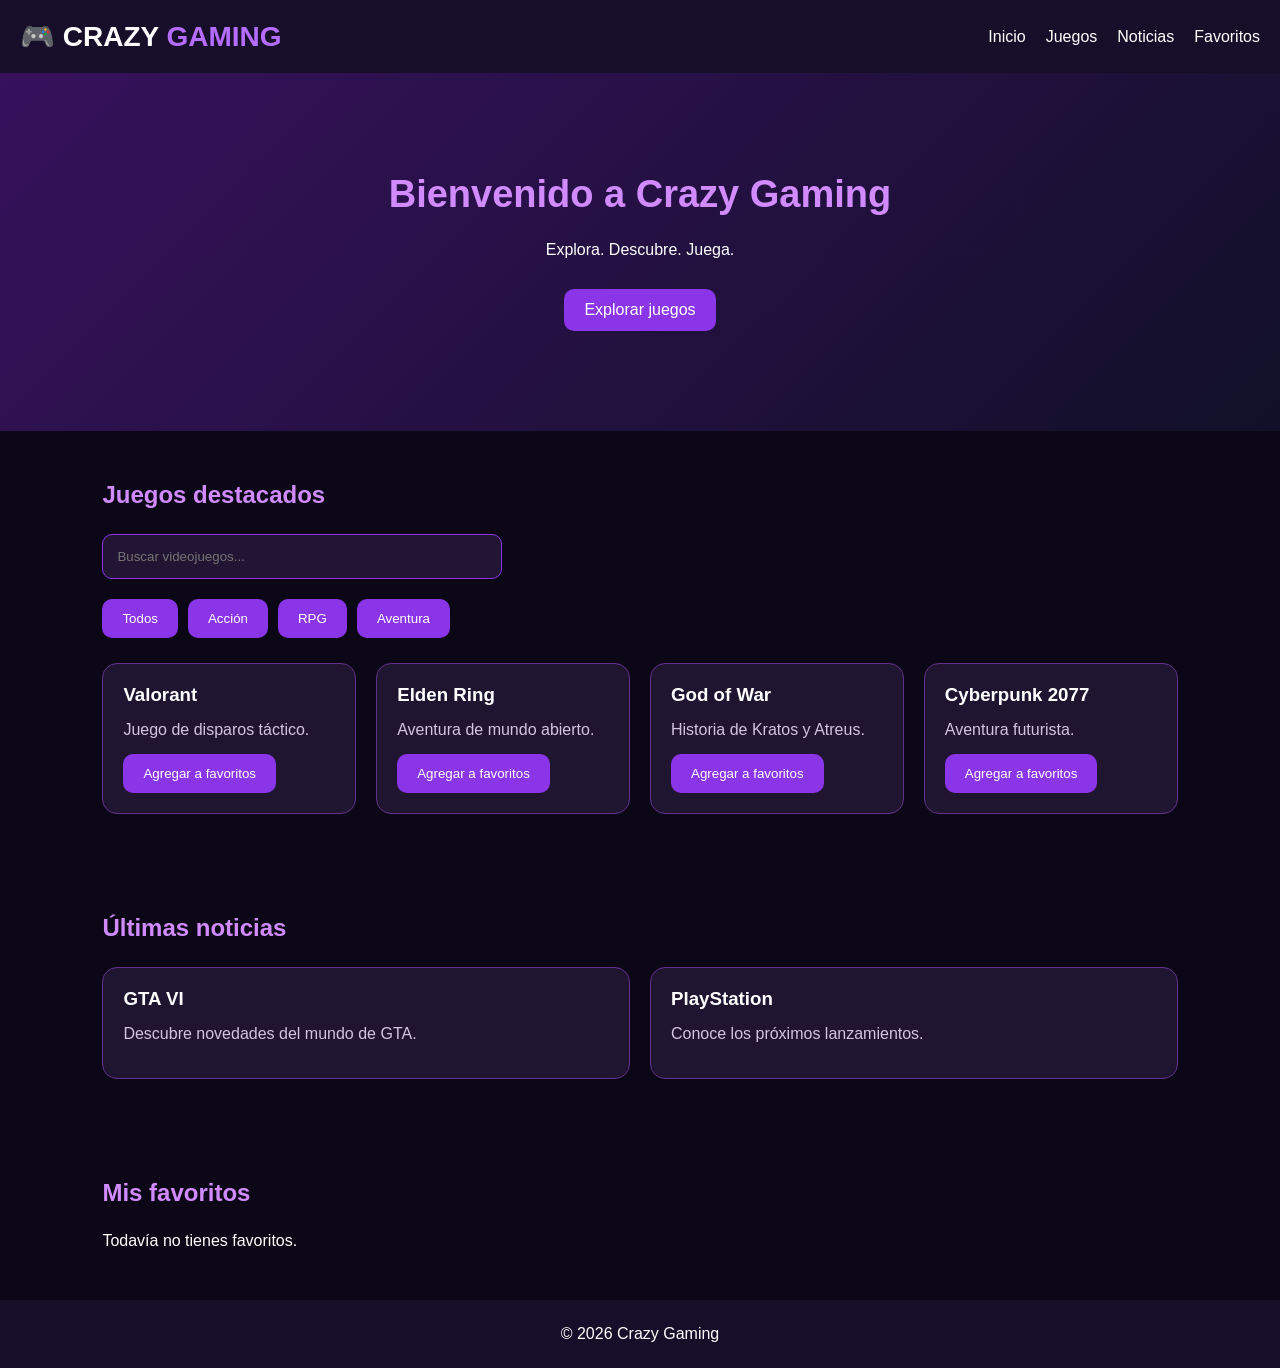
==== index.html @ c9640595 "Corregir estructura y archivos de Crazy Gaming" ====
<!DOCTYPE html>
<html lang="es">
<head>
    <meta charset="UTF-8">
    <meta name="viewport" content="width=device-width, initial-scale=1.0">
    <title>Crazy Gaming</title>
    <link rel="stylesheet" href="styles/styles.css">
</head>
<body>

    <header>
        <h1>🎮 CRAZY <span>GAMING</span></h1>

        <nav>
            <a href="#inicio">Inicio</a>
            <a href="#juegos">Juegos</a>
            <a href="#noticias">Noticias</a>
            <a href="#favoritos">Favoritos</a>
        </nav>
    </header>

    <main>
        <section id="inicio" class="hero">
            <h2>Bienvenido a Crazy Gaming</h2>
            <p>Explora. Descubre. Juega.</p>
            <a href="#juegos" class="boton">Explorar juegos</a>
        </section>

        <section id="juegos">
            <h2>Juegos destacados</h2>

            <input
                type="text"
                id="buscador"
                placeholder="Buscar videojuegos..."
            >

            <div class="filtros">
                <button onclick="filtrarJuegos('Todos')">Todos</button>
                <button onclick="filtrarJuegos('Acción')">Acción</button>
                <button onclick="filtrarJuegos('RPG')">RPG</button>
                <button onclick="filtrarJuegos('Aventura')">Aventura</button>
            </div>

            <div id="lista-juegos" class="contenedor"></div>
        </section>

        <section id="noticias">
            <h2>Últimas noticias</h2>

            <div class="contenedor">
                <article class="tarjeta">
                    <h3>GTA VI</h3>
                    <p>Descubre novedades del mundo de GTA.</p>
                </article>

                <article class="tarjeta">
                    <h3>PlayStation</h3>
                    <p>Conoce los próximos lanzamientos.</p>
                </article>
            </div>
        </section>

        <section id="favoritos">
            <h2>Mis favoritos</h2>
            <div id="lista-favoritos" class="contenedor"></div>
        </section>
    </main>

    <footer>
        <p>© 2026 Crazy Gaming</p>
    </footer>

    <script src="scripts/app.js"></script>
</body>
</html>
---- styles/styles.css ----
* {
    margin: 0;
    padding: 0;
    box-sizing: border-box;
}

body {
    font-family: Arial, sans-serif;
    background: #0b0717;
    color: white;
}

header {
    background: #170f29;
    padding: 20px;
    display: flex;
    justify-content: space-between;
    align-items: center;
    flex-wrap: wrap;
    gap: 20px;
}

h1 {
    font-size: 28px;
}

h1 span {
    color: #b56cff;
}

nav {
    display: flex;
    gap: 20px;
    flex-wrap: wrap;
}

nav a {
    color: white;
    text-decoration: none;
}

nav a:hover {
    color: #b56cff;
}

section {
    padding: 50px 8%;
}

h2 {
    margin-bottom: 25px;
    color: #d18bff;
}

.hero {
    text-align: center;
    padding: 100px 20px;
    background: linear-gradient(135deg, #37115c, #111028);
}

.hero h2 {
    font-size: 38px;
}

.hero p {
    margin-bottom: 30px;
}

.boton,
button {
    background: #8b35e8;
    color: white;
    border: none;
    border-radius: 10px;
    padding: 12px 20px;
    cursor: pointer;
    text-decoration: none;
    display: inline-block;
}

button:hover,
.boton:hover {
    background: #b56cff;
}

#buscador {
    padding: 14px;
    width: 100%;
    max-width: 400px;
    border-radius: 10px;
    border: 1px solid #8b35e8;
    background: #211533;
    color: white;
    margin-bottom: 20px;
}

.filtros {
    display: flex;
    flex-wrap: wrap;
    gap: 10px;
    margin-bottom: 25px;
}

.contenedor {
    display: grid;
    grid-template-columns: repeat(auto-fit, minmax(220px, 1fr));
    gap: 20px;
}

.tarjeta {
    background: #201531;
    padding: 20px;
    border-radius: 15px;
    border: 1px solid #61318d;
}

.tarjeta h3 {
    margin-bottom: 15px;
}

.tarjeta p {
    margin-bottom: 15px;
    color: #d3c4e3;
}

footer {
    background: #170f29;
    text-align: center;
    padding: 25px;
}

@media (max-width: 600px) {
    header {
        justify-content: center;
        text-align: center;
    }

    nav {
        justify-content: center;
    }

    .hero h2 {
        font-size: 28px;
    }

    section {
        padding: 35px 5%;
    }
}
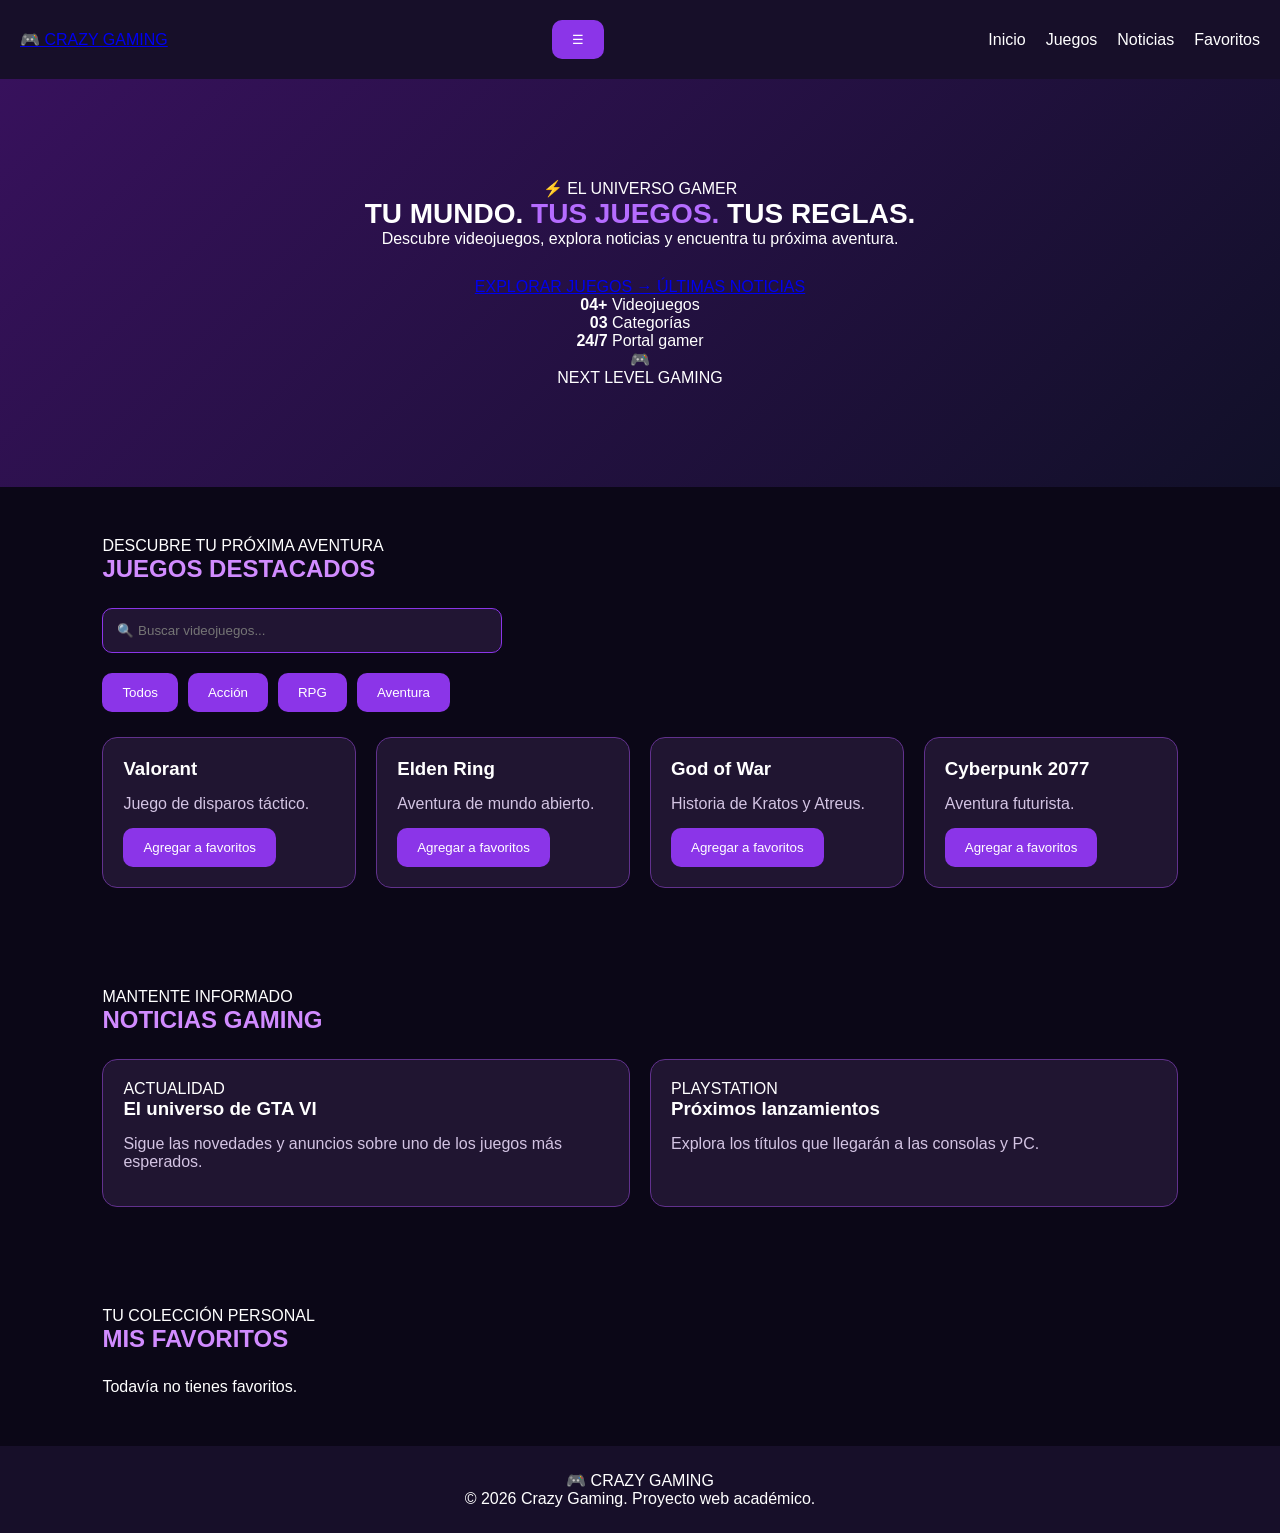
==== commit 29f08816: "Mejorar inicio y navegacion gaming" ====
--- a/index.html
+++ b/index.html
@@ -4,16 +4,27 @@
 <head>
     <meta charset="UTF-8">
     <meta name="viewport" content="width=device-width, initial-scale=1.0">
-    <title>Crazy Gaming</title>
+    <meta name="theme-color" content="#090713">
+    <title>CRAZY GAMING | Portal Gamer</title>
     <link rel="stylesheet" href="styles/styles.css">
 </head>
 <body>
 
-    <header>
-        <h1>🎮 CRAZY <span>GAMING</span></h1>
+    <header class="header">
+        <a href="#inicio" class="logo">
+            <span class="logo-icon">🎮</span>
+            CRAZY <span>GAMING</span>
+        </a>
 
-        <nav>
-            <a href="#inicio">Inicio</a>
+        <button class="menu-toggle"
+                id="menu-toggle"
+                aria-label="Abrir menú"
+                aria-expanded="false">
+            ☰
+        </button>
+
+        <nav id="menu" class="menu">
+            <a href="#inicio" class="activo">Inicio</a>
             <a href="#juegos">Juegos</a>
             <a href="#noticias">Noticias</a>
             <a href="#favoritos">Favoritos</a>
@@ -21,19 +32,70 @@
     </header>
 
     <main>
+        <!-- INICIO -->
         <section id="inicio" class="hero">
-            <h2>Bienvenido a Crazy Gaming</h2>
-            <p>Explora. Descubre. Juega.</p>
-            <a href="#juegos" class="boton">Explorar juegos</a>
+            <div class="hero-content">
+                <span class="etiqueta">⚡ EL UNIVERSO GAMER</span>
+
+                <h1>
+                    TU MUNDO.
+                    <span>TUS JUEGOS.</span>
+                    TUS REGLAS.
+                </h1>
+
+                <p>
+                    Descubre videojuegos, explora noticias
+                    y encuentra tu próxima aventura.
+                </p>
+
+                <div class="hero-botones">
+                    <a href="#juegos" class="btn-principal">
+                        EXPLORAR JUEGOS →
+                    </a>
+
+                    <a href="#noticias" class="btn-secundario">
+                        ÚLTIMAS NOTICIAS
+                    </a>
+                </div>
+
+                <div class="hero-stats">
+                    <div>
+                        <strong>04+</strong>
+                        <span>Videojuegos</span>
+                    </div>
+                    <div>
+                        <strong>03</strong>
+                        <span>Categorías</span>
+                    </div>
+                    <div>
+                        <strong>24/7</strong>
+                        <span>Portal gamer</span>
+                    </div>
+                </div>
+            </div>
+
+            <div class="hero-visual" aria-hidden="true">
+                <div class="visual-ring">
+                    <div class="visual-center">🎮</div>
+                </div>
+                <span class="visual-label">NEXT LEVEL GAMING</span>
+            </div>
         </section>
 
-        <section id="juegos">
-            <h2>Juegos destacados</h2>
+        <!-- JUEGOS -->
+        <section id="juegos" class="seccion">
+            <div class="section-heading">
+                <div>
+                    <span class="subtitulo">DESCUBRE TU PRÓXIMA AVENTURA</span>
+                    <h2>JUEGOS <span>DESTACADOS</span></h2>
+                </div>
+            </div>
 
             <input
-                type="text"
+                type="search"
                 id="buscador"
-                placeholder="Buscar videojuegos..."
+                placeholder="🔍 Buscar videojuegos..."
+                aria-label="Buscar videojuegos"
             >
 
             <div class="filtros">
@@ -46,30 +108,43 @@
             <div id="lista-juegos" class="contenedor"></div>
         </section>
 
-        <section id="noticias">
-            <h2>Últimas noticias</h2>
+        <!-- NOTICIAS -->
+        <section id="noticias" class="seccion">
+            <span class="subtitulo">MANTENTE INFORMADO</span>
+            <h2>NOTICIAS <span>GAMING</span></h2>
 
             <div class="contenedor">
-                <article class="tarjeta">
-                    <h3>GTA VI</h3>
-                    <p>Descubre novedades del mundo de GTA.</p>
+                <article class="tarjeta noticia">
+                    <span class="tag">ACTUALIDAD</span>
+                    <h3>El universo de GTA VI</h3>
+                    <p>
+                        Sigue las novedades y anuncios
+                        sobre uno de los juegos más esperados.
+                    </p>
                 </article>
 
-                <article class="tarjeta">
-                    <h3>PlayStation</h3>
-                    <p>Conoce los próximos lanzamientos.</p>
+                <article class="tarjeta noticia">
+                    <span class="tag">PLAYSTATION</span>
+                    <h3>Próximos lanzamientos</h3>
+                    <p>
+                        Explora los títulos que llegarán
+                        a las consolas y PC.
+                    </p>
                 </article>
             </div>
         </section>
 
-        <section id="favoritos">
-            <h2>Mis favoritos</h2>
+        <!-- FAVORITOS -->
+        <section id="favoritos" class="seccion">
+            <span class="subtitulo">TU COLECCIÓN PERSONAL</span>
+            <h2>MIS <span>FAVORITOS</span></h2>
             <div id="lista-favoritos" class="contenedor"></div>
         </section>
     </main>
 
     <footer>
-        <p>© 2026 Crazy Gaming</p>
+        <div class="logo">🎮 CRAZY <span>GAMING</span></div>
+        <p>© 2026 Crazy Gaming. Proyecto web académico.</p>
     </footer>
 
     <script src="scripts/app.js"></script>
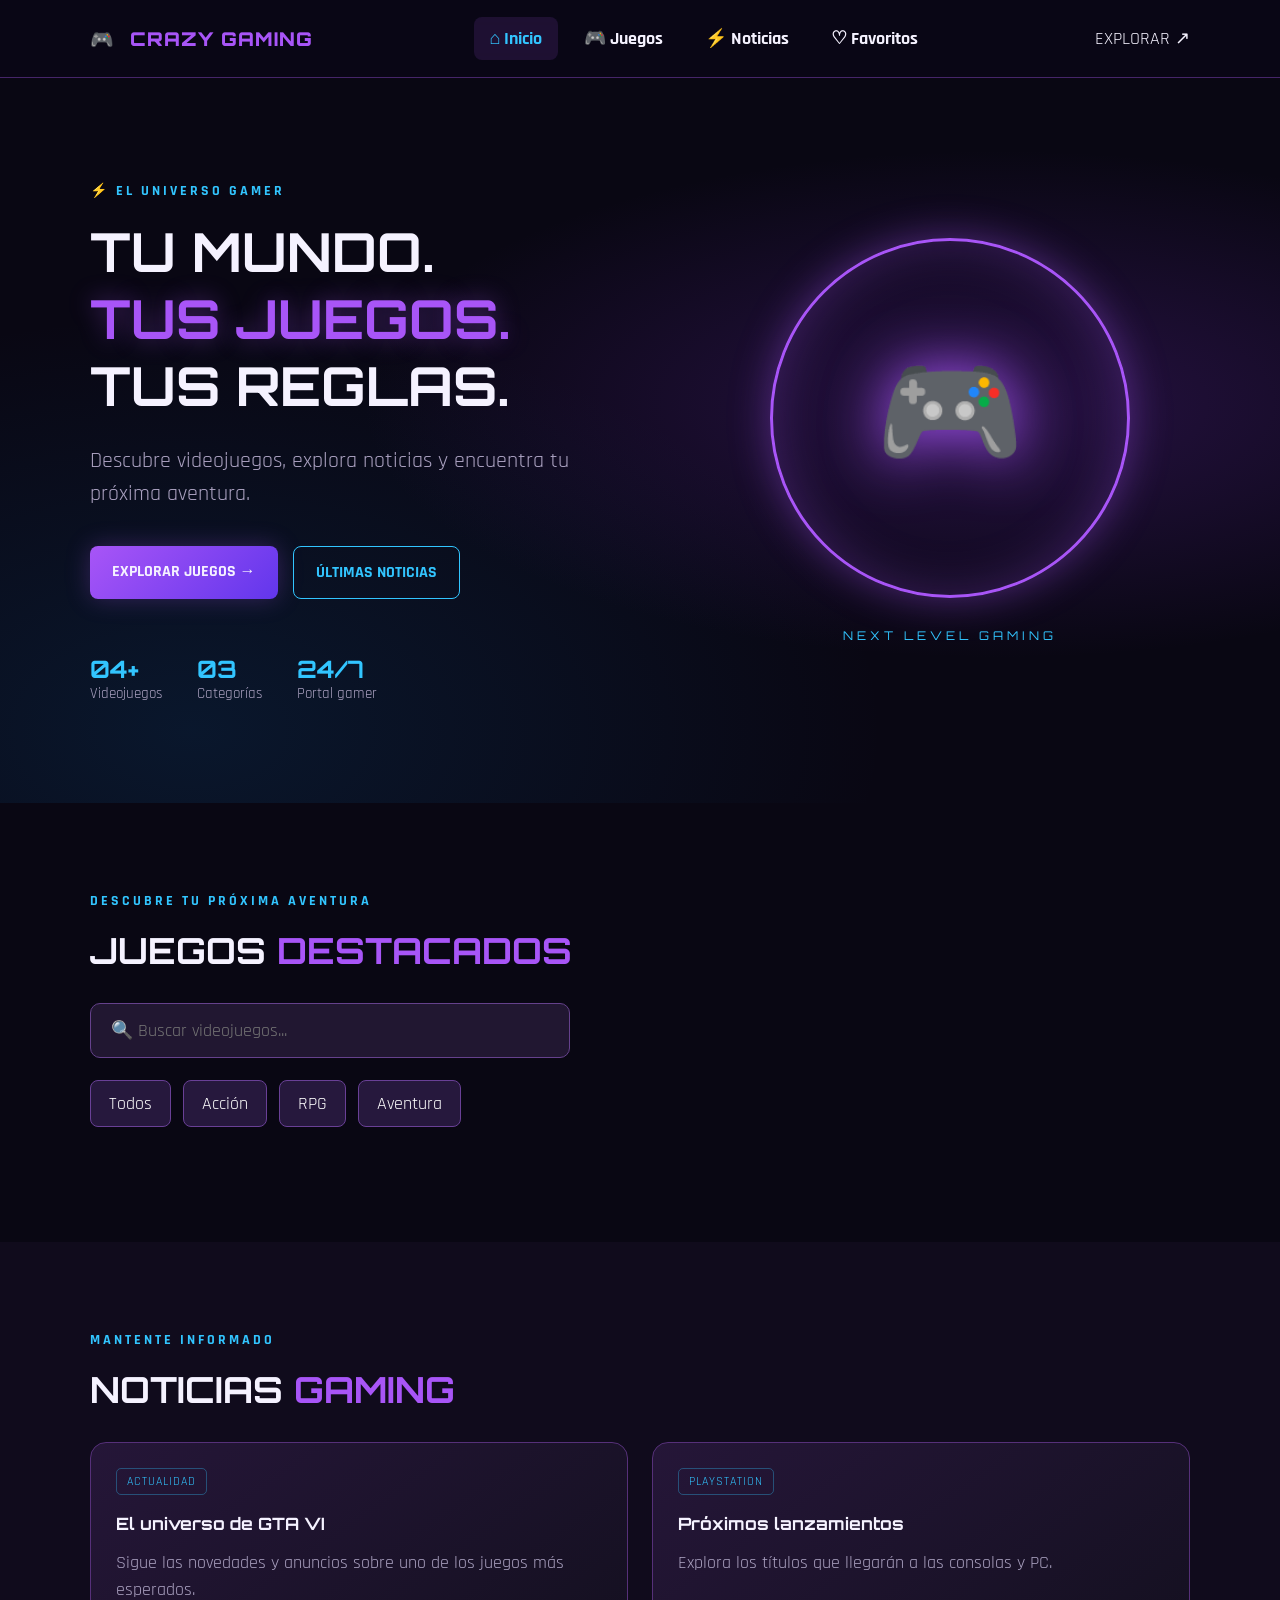
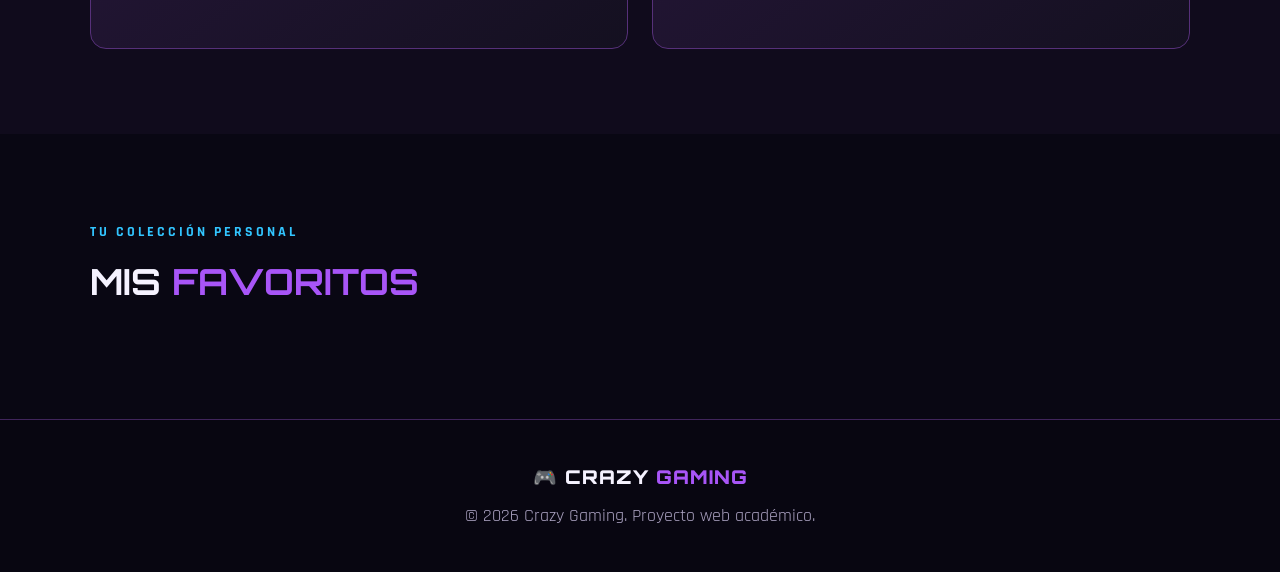
==== commit 4862cc29: "Actualizar estructura del encabezado gamer" ====
--- a/index.html
+++ b/index.html
@@ -7,29 +7,53 @@
     <meta name="theme-color" content="#090713">
     <title>CRAZY GAMING | Portal Gamer</title>
     <link rel="stylesheet" href="styles/styles.css">
+    <link rel="stylesheet" href="styles/header.css">
 </head>
 <body>
 
-    <header class="header">
-        <a href="#inicio" class="logo">
-            <span class="logo-icon">🎮</span>
+<header class="header" id="header">
+    <a href="#inicio" class="logo" aria-label="Crazy Gaming - Inicio">
+        <span class="logo-icon">🎮</span>
+        <span class="logo-texto">
             CRAZY <span>GAMING</span>
+        </span>
+    </a>
+
+    <nav class="menu" id="menu" aria-label="Navegación principal">
+        <a href="#inicio" class="activo">
+            <span>⌂</span> Inicio
+        </a>
+        <a href="#juegos">
+            <span>🎮</span> Juegos
+        </a>
+        <a href="#noticias">
+            <span>⚡</span> Noticias
+        </a>
+        <a href="#favoritos">
+            <span>♡</span> Favoritos
+        </a>
+    </nav>
+
+    <div class="header-acciones">
+        <a href="#juegos" class="header-explorar">
+            EXPLORAR <span>↗</span>
         </a>
 
-        <button class="menu-toggle"
-                id="menu-toggle"
-                aria-label="Abrir menú"
-                aria-expanded="false">
-            ☰
+        <button
+            type="button"
+            class="menu-toggle"
+            id="menu-toggle"
+            aria-label="Abrir menú"
+            aria-controls="menu"
+            aria-expanded="false"
+        >
+            <span class="hamburguesa"></span>
+            <span class="hamburguesa"></span>
+            <span class="hamburguesa"></span>
         </button>
+    </div>
+</header>
 
-        <nav id="menu" class="menu">
-            <a href="#inicio" class="activo">Inicio</a>
-            <a href="#juegos">Juegos</a>
-            <a href="#noticias">Noticias</a>
-            <a href="#favoritos">Favoritos</a>
-        </nav>
-    </header>
 
     <main>
         <!-- INICIO -->
--- a/styles/styles.css
+++ b/styles/styles.css
@@ -1,3 +1,14 @@
+
+@import url('https://fonts.googleapis.com/css2?family=Orbitron:wght@500;700;900&family=Rajdhani:wght@400;500;600;700&display=swap');
+
+:root {
+    --fondo: #090713;
+    --superficie: #171124;
+    --morado: #a855f7;
+    --azul: #32c5ff;
+    --texto: #f5f2ff;
+    --secundario: #aaa1c0;
+}
 
 * {
     margin: 0;
@@ -5,146 +16,418 @@
     box-sizing: border-box;
 }
 
+html {
+    scroll-behavior: smooth;
+    scroll-padding-top: 90px;
+}
+
 body {
-    font-family: Arial, sans-serif;
-    background: #0b0717;
-    color: white;
-}
-
-header {
-    background: #170f29;
-    padding: 20px;
+    background: var(--fondo);
+    color: var(--texto);
+    font-family: 'Rajdhani', Arial, sans-serif;
+    font-size: 18px;
+}
+
+button, input {
+    font: inherit;
+}
+
+a {
+    text-decoration: none;
+    color: inherit;
+}
+
+/* NAVEGACIÓN */
+
+.header {
+    position: sticky;
+    top: 0;
+    z-index: 100;
+    min-height: 78px;
+    padding: 16px 7%;
     display: flex;
     justify-content: space-between;
     align-items: center;
+    gap: 24px;
+    background: rgba(10, 7, 22, .94);
+    border-bottom: 1px solid #452568;
+    backdrop-filter: blur(14px);
+}
+
+.logo {
+    font-family: 'Orbitron', sans-serif;
+    font-size: 19px;
+    font-weight: 900;
+    letter-spacing: 1px;
+}
+
+.logo span, h2 span {
+    color: var(--morado);
+}
+
+.logo-icon {
+    margin-right: 8px;
+}
+
+.menu {
+    display: flex;
+    align-items: center;
+    gap: 10px;
+}
+
+.menu a {
+    padding: 10px 16px;
+    border-radius: 8px;
+    font-weight: 700;
+    transition: .25s;
+}
+
+.menu a:hover,
+.menu a.activo {
+    color: var(--azul);
+    background: rgba(168, 85, 247, .13);
+}
+
+.menu-toggle {
+    display: none;
+    background: transparent;
+    color: white;
+    border: 1px solid var(--morado);
+    border-radius: 8px;
+    padding: 8px 14px;
+    cursor: pointer;
+}
+
+/* HERO */
+
+.hero {
+    min-height: 650px;
+    padding: 100px 7%;
+    display: grid;
+    grid-template-columns: 1.2fr 1fr;
+    align-items: center;
+    gap: 45px;
+    overflow: hidden;
+    background:
+        radial-gradient(ellipse at 78% 45%, #53218a66, transparent 45%),
+        radial-gradient(ellipse at 15% 90%, #0c5c9a30, transparent 45%),
+        #090713;
+}
+
+.etiqueta, .subtitulo {
+    display: inline-block;
+    color: var(--azul);
+    font-weight: 700;
+    letter-spacing: 3px;
+    font-size: 14px;
+    margin-bottom: 18px;
+}
+
+.hero h1 {
+    font-family: 'Orbitron', sans-serif;
+    font-size: clamp(32px, 4.2vw, 65px);
+    line-height: 1.25;
+    margin-bottom: 25px;
+}
+
+.hero h1 span {
+    display: block;
+    color: var(--morado);
+    text-shadow: 0 0 25px #a855f766;
+}
+
+.hero p {
+    color: var(--secundario);
+    max-width: 520px;
+    font-size: 22px;
+    line-height: 1.5;
+}
+
+.hero-botones {
+    display: flex;
+    gap: 15px;
     flex-wrap: wrap;
-    gap: 20px;
-}
-
-h1 {
-    font-size: 28px;
-}
-
-h1 span {
-    color: #b56cff;
-}
-
-nav {
-    display: flex;
-    gap: 20px;
+    margin-top: 35px;
+}
+
+.btn-principal, .btn-secundario {
+    padding: 15px 22px;
+    border-radius: 8px;
+    font-weight: 700;
+    font-size: 16px;
+    transition: .25s;
+}
+
+.btn-principal {
+    background: linear-gradient(135deg, #a855f7, #6236ec);
+    box-shadow: 0 0 24px #a855f744;
+}
+
+.btn-secundario {
+    border: 1px solid var(--azul);
+    color: var(--azul);
+}
+
+.btn-principal:hover, .btn-secundario:hover {
+    transform: translateY(-3px);
+    box-shadow: 0 0 26px #a855f777;
+}
+
+.hero-stats {
+    display: flex;
+    gap: 35px;
+    margin-top: 55px;
+}
+
+.hero-stats div {
+    display: flex;
+    flex-direction: column;
+}
+
+.hero-stats strong {
+    color: var(--azul);
+    font-family: 'Orbitron', sans-serif;
+    font-size: 24px;
+}
+
+.hero-stats span {
+    color: var(--secundario);
+    font-size: 15px;
+}
+
+/* ILUSTRACIÓN DECORATIVA */
+
+.hero-visual {
+    display: flex;
+    align-items: center;
+    justify-content: center;
+    flex-direction: column;
+}
+
+.visual-ring {
+    width: min(360px, 100%);
+    aspect-ratio: 1;
+    border: 3px solid var(--morado);
+    border-radius: 50%;
+    display: grid;
+    place-items: center;
+    box-shadow:
+        0 0 40px #a855f766,
+        inset 0 0 50px #a855f744;
+    animation: flotar 5s ease-in-out infinite;
+}
+
+.visual-center {
+    font-size: 120px;
+    filter: drop-shadow(0 0 30px #a855f7);
+}
+
+.visual-label {
+    margin-top: 30px;
+    color: var(--azul);
+    letter-spacing: 4px;
+    font-family: 'Orbitron', sans-serif;
+    font-size: 12px;
+}
+
+@keyframes flotar {
+    0%, 100% { transform: translateY(0); }
+    50% { transform: translateY(-15px); }
+}
+
+/* SECCIONES */
+
+.seccion {
+    padding: 85px 7%;
+}
+
+.seccion:nth-of-type(odd) {
+    background: #100b1c;
+}
+
+h2 {
+    font-family: 'Orbitron', sans-serif;
+    font-size: clamp(23px, 3vw, 36px);
+    margin-bottom: 30px;
+}
+
+#buscador {
+    width: 100%;
+    max-width: 480px;
+    padding: 15px 20px;
+    margin-bottom: 22px;
+    color: white;
+    background: #211731;
+    border: 1px solid #65418c;
+    border-radius: 10px;
+    outline: none;
+}
+
+#buscador:focus {
+    border-color: var(--azul);
+    box-shadow: 0 0 12px #32c5ff44;
+}
+
+.filtros {
+    display: flex;
     flex-wrap: wrap;
-}
-
-nav a {
+    gap: 12px;
+    margin-bottom: 30px;
+}
+
+.filtros button,
+.tarjeta button {
+    border: 1px solid #694096;
+    background: #26183d;
     color: white;
-    text-decoration: none;
-}
-
-nav a:hover {
-    color: #b56cff;
-}
-
-section {
-    padding: 50px 8%;
-}
-
-h2 {
-    margin-bottom: 25px;
-    color: #d18bff;
-}
-
-.hero {
-    text-align: center;
-    padding: 100px 20px;
-    background: linear-gradient(135deg, #37115c, #111028);
-}
-
-.hero h2 {
-    font-size: 38px;
-}
-
-.hero p {
-    margin-bottom: 30px;
-}
-
-.boton,
-button {
-    background: #8b35e8;
-    color: white;
-    border: none;
-    border-radius: 10px;
-    padding: 12px 20px;
+    border-radius: 8px;
+    padding: 11px 18px;
     cursor: pointer;
-    text-decoration: none;
-    display: inline-block;
-}
-
-button:hover,
-.boton:hover {
-    background: #b56cff;
-}
-
-#buscador {
-    padding: 14px;
-    width: 100%;
-    max-width: 400px;
-    border-radius: 10px;
-    border: 1px solid #8b35e8;
-    background: #211533;
-    color: white;
-    margin-bottom: 20px;
-}
-
-.filtros {
-    display: flex;
-    flex-wrap: wrap;
-    gap: 10px;
-    margin-bottom: 25px;
+    transition: .25s;
+}
+
+.filtros button:hover,
+.tarjeta button:hover {
+    background: var(--morado);
+    box-shadow: 0 0 18px #a855f755;
 }
 
 .contenedor {
     display: grid;
-    grid-template-columns: repeat(auto-fit, minmax(220px, 1fr));
-    gap: 20px;
+    grid-template-columns: repeat(auto-fit, minmax(230px, 1fr));
+    gap: 24px;
 }
 
 .tarjeta {
-    background: #201531;
-    padding: 20px;
-    border-radius: 15px;
-    border: 1px solid #61318d;
+    background: linear-gradient(145deg, #251638, #141020);
+    border: 1px solid #563079;
+    border-radius: 16px;
+    padding: 25px;
+    transition: .3s;
+}
+
+.tarjeta:hover {
+    transform: translateY(-6px);
+    border-color: var(--morado);
+    box-shadow: 0 12px 35px #a855f72a;
 }
 
 .tarjeta h3 {
+    font-family: 'Orbitron', sans-serif;
+    font-size: 17px;
     margin-bottom: 15px;
 }
 
 .tarjeta p {
-    margin-bottom: 15px;
-    color: #d3c4e3;
+    color: var(--secundario);
+    line-height: 1.5;
+    margin-bottom: 20px;
+}
+
+.tag {
+    display: inline-block;
+    color: var(--azul);
+    border: 1px solid #32c5ff55;
+    padding: 5px 10px;
+    border-radius: 5px;
+    font-size: 12px;
+    letter-spacing: 1px;
+    margin-bottom: 18px;
 }
 
 footer {
-    background: #170f29;
     text-align: center;
-    padding: 25px;
-}
-
-@media (max-width: 600px) {
-    header {
+    padding: 45px 20px;
+    border-top: 1px solid #40255b;
+    background: #080611;
+}
+
+footer p {
+    color: var(--secundario);
+    margin-top: 15px;
+}
+
+/* CELULAR Y TABLET */
+
+@media (max-width: 850px) {
+    .menu-toggle {
+        display: block;
+    }
+
+    .menu {
+        display: none;
+        position: absolute;
+        top: 100%;
+        left: 0;
+        right: 0;
+        background: #150d25;
+        padding: 20px;
+        flex-direction: column;
+        border-bottom: 1px solid var(--morado);
+    }
+
+    .menu.abierto {
+        display: flex;
+    }
+
+    .menu a {
+        width: 100%;
+        text-align: center;
+    }
+
+    .hero {
+        grid-template-columns: 1fr;
+        text-align: center;
+        padding: 75px 6%;
+    }
+
+    .hero p {
+        margin-inline: auto;
+    }
+
+    .hero-botones, .hero-stats {
         justify-content: center;
-        text-align: center;
-    }
-
-    nav {
-        justify-content: center;
-    }
-
-    .hero h2 {
-        font-size: 28px;
-    }
-
-    section {
-        padding: 35px 5%;
-    }
-}
+    }
+
+    .visual-ring {
+        width: 220px;
+    }
+
+    .visual-center {
+        font-size: 80px;
+    }
+}
+
+@media (max-width: 480px) {
+    .logo {
+        font-size: 15px;
+    }
+
+    .hero h1 {
+        font-size: 30px;
+    }
+
+    .hero-stats {
+        gap: 18px;
+    }
+
+    .hero-stats strong {
+        font-size: 18px;
+    }
+
+    .seccion {
+        padding: 60px 5%;
+    }
+
+    .contenedor {
+        grid-template-columns: 1fr;
+    }
+}
+
+@media (prefers-reduced-motion: reduce) {
+    *, *::before, *::after {
+        animation: none !important;
+        scroll-behavior: auto !important;
+        transition: none !important;
+    }
+}
